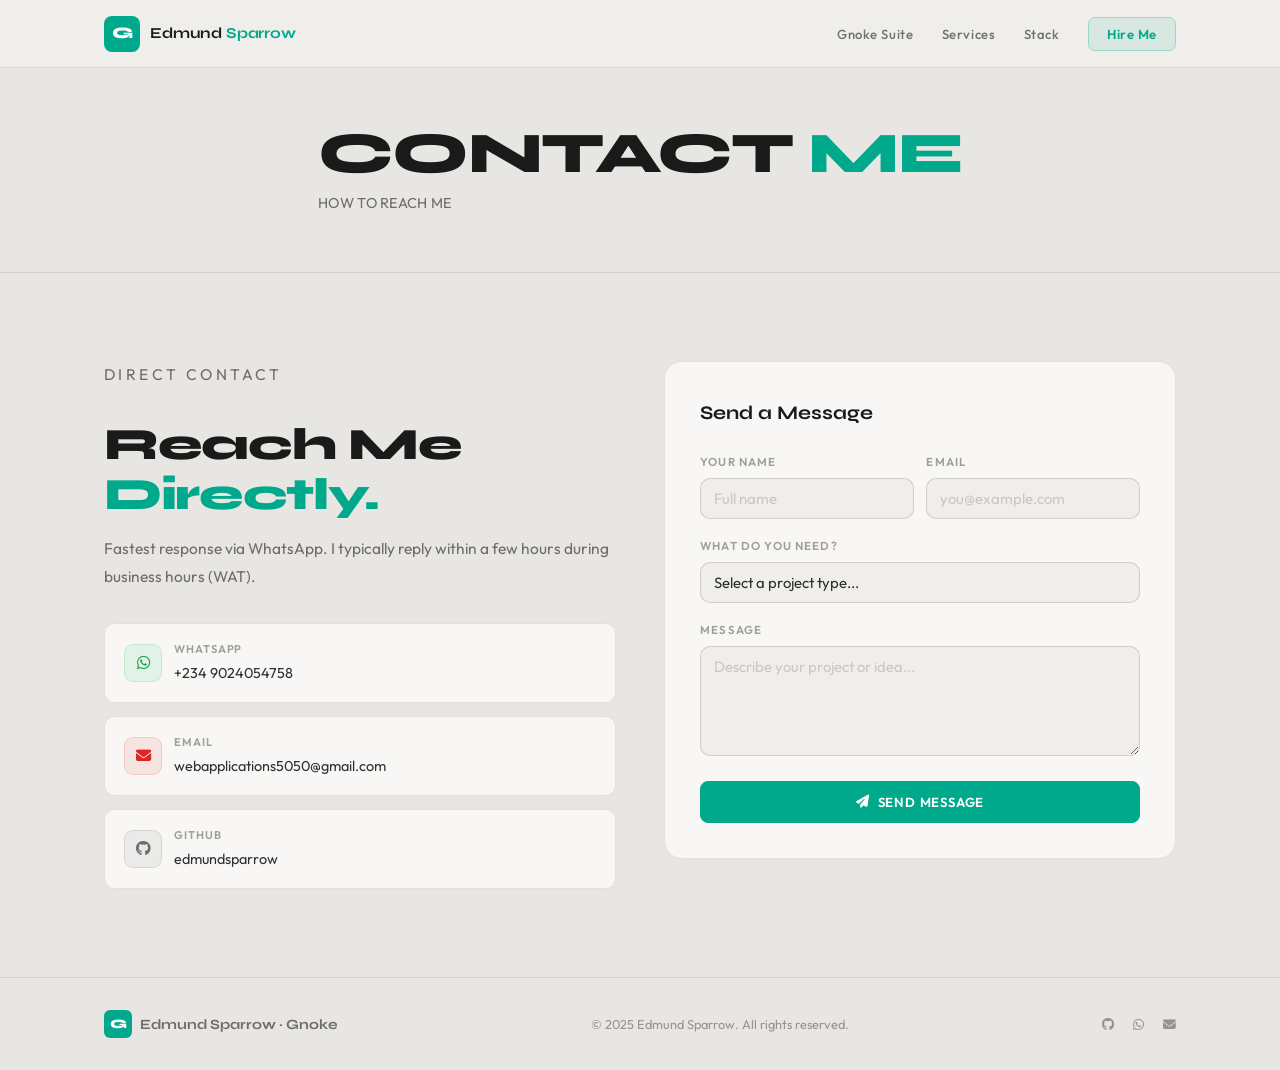
==== contact.html @ 4540fae0 "Add files via upload" ====
<!DOCTYPE html>
<html lang="en">
<head>
  <meta charset="UTF-8">
  <meta name="viewport" content="width=device-width, initial-scale=1.0">
  <title>Contact — Edmund Sparrow</title>
  <meta name="description" content="Get in touch with Edmund Sparrow to start a custom web application project.">
  <link rel="preconnect" href="https://fonts.googleapis.com">
  <link rel="preconnect" href="https://fonts.gstatic.com" crossorigin>
  <link href="https://fonts.googleapis.com/css2?family=Syne:wght@600;700;800&family=Outfit:wght@300;400;500;600&display=swap" rel="stylesheet">
  <link rel="stylesheet" href="https://cdnjs.cloudflare.com/ajax/libs/font-awesome/6.4.0/css/all.min.css">
  <link rel="stylesheet" href="style.css">
  <script src="background.js" defer></script>
</head>
<body>

<header>
  <nav class="container">
    <a href="index.html" class="nav-brand">
      <div class="gnoke-mark">G</div>
      <span class="nav-name">Edmund <span>Sparrow</span></span>
    </a>
    <button class="hamburger" id="hamburger" aria-label="Toggle menu" aria-expanded="false">
      <span></span><span></span><span></span>
    </button>
    <ul class="nav-links" id="nav-links">
      <li><a href="gnoke.html">Gnoke Suite</a></li>
      <li><a href="services.html">Services</a></li>
      <li><a href="stack.html">Stack</a></li>
      <li><a href="contact.html" class="nav-hire active">Hire Me</a></li>
    </ul>
  </nav>
</header>


<!-- PAGE HERO -->
<div class="page-hero">
  <div class="container">
    <h1>Contact <span>Me</span></h1>
    <p>How To Reach Me</p>
  </div>
</div>


<!-- CONTACT -->
<section class="contact-section">
  <div class="container">
    <div class="contact-layout">

      <div class="contact-left">
        <p class="sec-label" style="text-align:left;">Direct Contact</p>
        <h2>Reach Me<br><span>Directly.</span></h2>
        <p>Fastest response via WhatsApp. I typically reply within a few hours during business hours (WAT).</p>

        <div class="contact-links">
          <a href="https://wa.me/2349024054758" target="_blank" class="c-link">
            <div class="c-link-icon wa"><i class="fab fa-whatsapp"></i></div>
            <div class="c-link-text">
              <small>WhatsApp</small>
              <span>+234 9024054758</span>
            </div>
          </a>
          <a href="/cdn-cgi/l/email-protection#482d2c253d262c3b38293a3a273f082f25292124662b2725" class="c-link">
            <div class="c-link-icon gm"><i class="fas fa-envelope"></i></div>
            <div class="c-link-text">
              <small>Email</small>
        <span>
  <span>webapplications5050@gmail.com</span>
</span>      </div>
          </a>
          <a href="https://github.com/edmundsparrow" target="_blank" class="c-link">
            <div class="c-link-icon gh"><i class="fab fa-github"></i></div>
            <div class="c-link-text">
              <small>GitHub</small>
              <span>edmundsparrow</span>
            </div>
          </a>
        </div>
      </div>

      <div class="contact-right">
        <h3>Send a Message</h3>

        <div class="f-row">
          <div class="f-group">
            <label>Your Name</label>
            <input type="text" placeholder="Full name">
          </div>
          <div class="f-group">
            <label>Email</label>
            <input type="email" placeholder="you@example.com">
          </div>
        </div>

        <div class="f-group">
          <label>What Do You Need?</label>
          <select>
            <option value="">Select a project type...</option>
            <option>Custom PWA / Web App</option>
            <option>School Results System</option>
            <option>Library Management System</option>
            <option>Receipt &amp; Sales Manager</option>
            <option>Courier / Dispatch System</option>
            <option>Business Website</option>
            <option>Other</option>
          </select>
        </div>

        <div class="f-group">
          <label>Message</label>
          <textarea placeholder="Describe your project or idea..."></textarea>
        </div>

        <button class="btn btn-teal" style="width:100%;justify-content:center;">
          <i class="fas fa-paper-plane"></i> Send Message
        </button>
      </div>

    </div>
  </div>
</section>


<footer>
  <div class="container">
    <div class="foot-inner">
      <div class="foot-brand">
        <div class="gnoke-mark">G</div>
        Edmund Sparrow · Gnoke
      </div>
      <p>© 2025 Edmund Sparrow. All rights reserved.</p>
      <div class="foot-links">
        <a href="https://github.com/edmundsparrow" target="_blank"><i class="fab fa-github"></i></a>
        <a href="https://wa.me/2349024054758" target="_blank"><i class="fab fa-whatsapp"></i></a>
        <a href="contact.html"><i class="fas fa-envelope"></i></a>
      </div>
    </div>
  </div>
</footer>

<script>
  const hamburger = document.getElementById('hamburger');
  const navLinks  = document.getElementById('nav-links');
  hamburger.addEventListener('click', () => {
    const open = hamburger.classList.toggle('open');
    navLinks.classList.toggle('open');
    hamburger.setAttribute('aria-expanded', open);
  });
  document.addEventListener('click', e => {
    if (!hamburger.contains(e.target) && !navLinks.contains(e.target)) {
      hamburger.classList.remove('open');
      navLinks.classList.remove('open');
      hamburger.setAttribute('aria-expanded', false);
    }
  });
</script>
</body>
</html>
---- style.css ----
/* ━━━━━━━━━━━━━━━━━━━━━━━━━━━━━━━━━━━━
   TOKENS — Light / Dirty-White Theme
━━━━━━━━━━━━━━━━━━━━━━━━━━━━━━━━━━━━ */
:root {
  --bg:         #f0eeeb;
  --bg-card:    #f8f7f5;
  --bg-raised:  #e8e6e2;
  --border:     rgba(0,0,0,.09);
  --border-md:  rgba(0,0,0,.14);

  --teal:       #00a98c;
  --teal-dim:   rgba(0,169,140,.10);
  --teal-glow:  rgba(0,169,140,.22);
  --amber:      #d97706;
  --amber-dim:  rgba(217,119,6,.10);

  --ink:        #1a1a1a;
  --t-90:       rgba(26,26,26,.90);
  --t-65:       rgba(26,26,26,.60);
  --t-40:       rgba(26,26,26,.40);
  --t-20:       rgba(26,26,26,.18);

  --f-head: 'Syne', sans-serif;
  --f-body: 'Outfit', sans-serif;

  --r:    10px;
  --r-lg: 18px;
  --ease: cubic-bezier(.4,0,.2,1);
}

/* ━━━━━━━━━━━━━━━━━━━━━━━━━━━━━━━━━━━━
   RESET
━━━━━━━━━━━━━━━━━━━━━━━━━━━━━━━━━━━━ */
*,*::before,*::after { margin:0; padding:0; box-sizing:border-box; }
html { scroll-behavior:smooth; }

body {
  font-family: var(--f-body);
  background: var(--bg);
  color: var(--t-90);
  line-height: 1.65;
  font-size: 16px;
  padding-top: 68px;
  overflow-x: hidden;
}

a    { text-decoration:none; color:inherit; }
ul   { list-style:none; }
img  { max-width:100%; display:block; }

.container {
  max-width: 1120px;
  margin: 0 auto;
  padding: 0 24px;
}

/* ━━━━━━━━━━━━━━━━━━━━━━━━━━━━━━━━━━━━
   ANIMATIONS
━━━━━━━━━━━━━━━━━━━━━━━━━━━━━━━━━━━━ */
@keyframes fadeUp {
  from { opacity:0; transform:translateY(24px); }
  to   { opacity:1; transform:translateY(0);    }
}

@keyframes pulse-ring {
  0%,100% { box-shadow: 0 0 0 0 var(--teal-glow); }
  50%      { box-shadow: 0 0 0 10px transparent; }
}

/* ━━━━━━━━━━━━━━━━━━━━━━━━━━━━━━━━━━━━
   HEADER
━━━━━━━━━━━━━━━━━━━━━━━━━━━━━━━━━━━━ */
header {
  position: fixed;
  inset: 0 0 auto 0;
  height: 68px;
  z-index: 100;
  background: rgba(240,238,235,.92);
  backdrop-filter: blur(14px);
  -webkit-backdrop-filter: blur(14px);
  border-bottom: 1px solid var(--border);
}

nav {
  display: flex;
  align-items: center;
  justify-content: space-between;
  height: 100%;
}

.nav-brand {
  display: flex;
  align-items: center;
  gap: 10px;
}

.gnoke-mark {
  height: 36px;
  width: 36px;
  background: var(--teal);
  border-radius: 8px;
  display: flex;
  align-items: center;
  justify-content: center;
  font-family: var(--f-head);
  font-size: 1rem;
  font-weight: 800;
  color: #fff;
  letter-spacing: -.03em;
  flex-shrink: 0;
}

.nav-name {
  font-family: var(--f-head);
  font-size: .95rem;
  font-weight: 700;
  color: var(--ink);
  letter-spacing: -.01em;
}

.nav-name span { color: var(--teal); }

.nav-links {
  display: flex;
  align-items: center;
  gap: 1.8rem;
}

.nav-links a {
  font-size: .82rem;
  font-weight: 500;
  letter-spacing: .04em;
  color: var(--t-65);
  transition: color .22s var(--ease);
}

.nav-links a:hover,
.nav-links a.active { color: var(--teal); }

.nav-hire {
  padding: 8px 18px;
  border-radius: 7px;
  background: var(--teal-dim);
  border: 1px solid rgba(0,169,140,.28);
  color: var(--teal) !important;
  font-weight: 600 !important;
  transition: background .22s, border-color .22s !important;
}

.nav-hire:hover {
  background: var(--teal) !important;
  color: #fff !important;
  border-color: var(--teal) !important;
}

/* Hamburger */
.hamburger {
  display: none;
  flex-direction: column;
  gap: 5px;
  background: none;
  border: none;
  cursor: pointer;
  padding: 4px;
}

.hamburger span {
  display: block;
  width: 22px;
  height: 2px;
  background: var(--t-65);
  border-radius: 2px;
  transition: all .26s ease;
}

.hamburger.open span:nth-child(1) { transform: rotate(45deg) translate(5px,5px); background: var(--teal); }
.hamburger.open span:nth-child(2) { opacity: 0; }
.hamburger.open span:nth-child(3) { transform: rotate(-45deg) translate(5px,-5px); background: var(--teal); }

/* ━━━━━━━━━━━━━━━━━━━━━━━━━━━━━━━━━━━━
   BUTTONS
━━━━━━━━━━━━━━━━━━━━━━━━━━━━━━━━━━━━ */
.btn {
  display: inline-flex;
  align-items: center;
  gap: 8px;
  padding: 12px 24px;
  border-radius: 8px;
  font-family: var(--f-body);
  font-size: .82rem;
  font-weight: 600;
  letter-spacing: .06em;
  text-transform: uppercase;
  border: 1px solid transparent;
  cursor: pointer;
  transition: all .25s var(--ease);
}

.btn-teal {
  background: var(--teal);
  color: #fff;
  border-color: var(--teal);
}

.btn-teal:hover {
  background: transparent;
  color: var(--teal);
  border-color: var(--teal);
  box-shadow: 0 0 20px var(--teal-glow);
}

.btn-ghost {
  background: transparent;
  color: var(--t-65);
  border-color: var(--border-md);
}

.btn-ghost:hover {
  border-color: var(--teal);
  color: var(--teal);
}

/* ━━━━━━━━━━━━━━━━━━━━━━━━━━━━━━━━━━━━
   SECTION CHROME
━━━━━━━━━━━━━━━━━━━━━━━━━━━━━━━━━━━━ */
section { padding: 5.5rem 0; }

.sec-label {
  font-size: .72rem;
  font-weight: 600;
  letter-spacing: .22em;
  text-transform: uppercase;
  color: var(--teal);
  text-align: center;
  margin-bottom: .6rem;
}

.sec-title {
  font-family: var(--f-head);
  font-size: clamp(1.7rem, 3.5vw, 2.4rem);
  font-weight: 700;
  color: var(--ink);
  text-align: center;
  letter-spacing: -.02em;
  line-height: 1.15;
  margin-bottom: .8rem;
}

.sec-sub {
  text-align: center;
  color: var(--t-65);
  font-size: .97rem;
  font-weight: 400;
  max-width: 560px;
  margin: 0 auto 3.2rem;
  line-height: 1.75;
}

.divider {
  border: none;
  height: 1px;
  background: var(--border);
  margin: 0;
}

/* ━━━━━━━━━━━━━━━━━━━━━━━━━━━━━━━━━━━━
   PAGE HERO (inner pages)
━━━━━━━━━━━━━━━━━━━━━━━━━━━━━━━━━━━━ */
.page-hero {
  padding: 3.5rem 0;
  background: var(--bg-raised);
  border-bottom: 1px solid var(--border);
  position: relative;
  overflow: hidden;
  min-height: 180px;
  display: flex;
  align-items: center;
}

/* When background.js injects an image, text flips to white */
.page-hero.has-bg .sec-label { color: rgba(255,255,255,.7); }
.page-hero.has-bg h1          { color: #fff; }
.page-hero.has-bg h1 span     { color: var(--teal); }
.page-hero.has-bg p            { color: rgba(255,255,255,.75); }

.page-hero .sec-label {
  text-align: left;
  margin-bottom: .4rem;
}

.page-hero h1 {
  font-family: var(--f-head);
  font-size: clamp(2.2rem, 6vw, 3.6rem);
  font-weight: 800;
  color: var(--ink);
  letter-spacing: -.03em;
  line-height: 1.05;
  margin-bottom: .5rem;
  text-transform: uppercase;
}

.page-hero h1 span { color: var(--teal); }

.page-hero p {
  font-size: .9rem;
  color: var(--t-65);
  max-width: 480px;
  line-height: 1.6;
  font-weight: 400;
  letter-spacing: .02em;
  text-transform: uppercase;
}

/* ━━━━━━━━━━━━━━━━━━━━━━━━━━━━━━━━━━━━
   HOME HERO
━━━━━━━━━━━━━━━━━━━━━━━━━━━━━━━━━━━━ */
.hero {
  min-height: calc(100vh - 68px);
  display: flex;
  align-items: center;
  position: relative;
  overflow: hidden;
  background: var(--bg);
}

.hero::before {
  content: '';
  position: absolute;
  inset: 0;
  background-image:
    linear-gradient(rgba(0,169,140,.05) 1px, transparent 1px),
    linear-gradient(90deg, rgba(0,169,140,.05) 1px, transparent 1px);
  background-size: 48px 48px;
  pointer-events: none;
}

.hero::after {
  content: '';
  position: absolute;
  top: -20%;
  right: -10%;
  width: 600px;
  height: 600px;
  background: radial-gradient(circle, rgba(0,169,140,.07) 0%, transparent 65%);
  pointer-events: none;
}

.hero-blob2 {
  position: absolute;
  bottom: -10%;
  left: -10%;
  width: 480px;
  height: 480px;
  background: radial-gradient(circle, rgba(217,119,6,.05) 0%, transparent 65%);
  pointer-events: none;
}

.hero-inner {
  position: relative;
  z-index: 1;
  animation: fadeUp .7s .1s var(--ease) both;
}

.hero-badge {
  display: inline-flex;
  align-items: center;
  gap: 7px;
  padding: 5px 12px 5px 8px;
  border-radius: 50px;
  background: var(--teal-dim);
  border: 1px solid rgba(0,169,140,.25);
  font-size: .75rem;
  font-weight: 600;
  letter-spacing: .06em;
  color: var(--teal);
  margin-bottom: 1.6rem;
  text-transform: uppercase;
}

.hero-badge i { font-size: .7rem; }

.hero h1 {
  font-family: var(--f-head);
  font-size: clamp(2.6rem, 7vw, 5rem);
  font-weight: 800;
  line-height: 1.05;
  color: var(--ink);
  margin-bottom: 1.4rem;
  letter-spacing: -.02em;
}

.hero h1 .accent { color: var(--teal); }

.hero h1 .name-line {
  display: block;
  font-size: .6em;
  font-weight: 600;
  color: var(--t-65);
  letter-spacing: .0em;
  margin-bottom: .15em;
}

.hero-sub {
  font-size: 1.08rem;
  color: var(--t-65);
  font-weight: 400;
  max-width: 540px;
  line-height: 1.8;
  margin-bottom: 2.4rem;
}

.hero-sub strong { color: var(--t-90); font-weight: 600; }

.hero-cta {
  display: flex;
  gap: .8rem;
  flex-wrap: wrap;
  margin-bottom: 3.5rem;
}

.avail-pill {
  display: inline-flex;
  align-items: center;
  gap: 7px;
  font-size: .82rem;
  color: var(--t-40);
  font-weight: 400;
}

.avail-dot {
  width: 8px;
  height: 8px;
  border-radius: 50%;
  background: var(--teal);
  animation: pulse-ring 2s infinite;
  flex-shrink: 0;
}

/* ━━━━━━━━━━━━━━━━━━━━━━━━━━━━━━━━━━━━
   GNOKE SUITE
━━━━━━━━━━━━━━━━━━━━━━━━━━━━━━━━━━━━ */
.gnoke-suite { background: var(--bg); }

.suite-intro {
  display: flex;
  align-items: center;
  gap: 14px;
  justify-content: center;
  margin-bottom: 3.5rem;
}

.gnoke-logo-lg {
  width: 52px;
  height: 52px;
  background: var(--teal);
  border-radius: 13px;
  display: flex;
  align-items: center;
  justify-content: center;
  font-family: var(--f-head);
  font-size: 1.4rem;
  font-weight: 800;
  color: #fff;
  letter-spacing: -.03em;
  flex-shrink: 0;
}

.suite-intro-text h2 {
  font-family: var(--f-head);
  font-size: 1.6rem;
  font-weight: 800;
  color: var(--ink);
  letter-spacing: -.02em;
  line-height: 1.1;
}

.suite-intro-text p {
  font-size: .88rem;
  color: var(--t-40);
  font-weight: 400;
}

/* App cards */
.apps-grid {
  display: grid;
  grid-template-columns: repeat(auto-fill, minmax(300px, 1fr));
  gap: 1.2rem;
}

.app-card {
  background: var(--bg-card);
  border: 1px solid var(--border);
  border-radius: var(--r-lg);
  padding: 1.8rem;
  display: flex;
  flex-direction: column;
  gap: 1rem;
  transition: border-color .25s var(--ease), transform .25s var(--ease), box-shadow .25s var(--ease);
  position: relative;
  overflow: hidden;
}

.app-card::before {
  content: '';
  position: absolute;
  top: 0; left: 0;
  width: 3px; height: 100%;
  background: var(--teal);
  opacity: 0;
  transition: opacity .25s var(--ease);
}

.app-card:hover {
  border-color: rgba(0,169,140,.28);
  transform: translateY(-4px);
  box-shadow: 0 12px 40px rgba(0,0,0,.08);
}

.app-card:hover::before { opacity: 1; }

.app-header {
  display: flex;
  align-items: flex-start;
  justify-content: space-between;
  gap: 1rem;
}

.app-icon {
  width: 48px;
  height: 48px;
  border-radius: 12px;
  display: flex;
  align-items: center;
  justify-content: center;
  font-size: 1.3rem;
  flex-shrink: 0;
}

.app-status {
  font-size: .7rem;
  font-weight: 600;
  letter-spacing: .08em;
  text-transform: uppercase;
  padding: 3px 9px;
  border-radius: 20px;
}

.status-live {
  background: rgba(16,185,129,.10);
  color: #059669;
  border: 1px solid rgba(16,185,129,.22);
}

.app-card h3 {
  font-family: var(--f-head);
  font-size: 1.1rem;
  font-weight: 700;
  color: var(--ink);
  letter-spacing: -.01em;
}

.app-card p {
  font-size: .88rem;
  color: var(--t-65);
  line-height: 1.65;
  flex-grow: 1;
}

.app-tags {
  display: flex;
  flex-wrap: wrap;
  gap: .4rem;
}

.tag {
  font-size: .7rem;
  font-weight: 500;
  padding: 3px 9px;
  border-radius: 20px;
  background: var(--bg-raised);
  border: 1px solid var(--border);
  color: var(--t-65);
}

.app-link {
  display: inline-flex;
  align-items: center;
  gap: 6px;
  font-size: .8rem;
  font-weight: 600;
  color: var(--teal);
  letter-spacing: .04em;
  transition: gap .2s var(--ease);
}

.app-link:hover { gap: 10px; }

/* ━━━━━━━━━━━━━━━━━━━━━━━━━━━━━━━━━━━━
   SERVICES
━━━━━━━━━━━━━━━━━━━━━━━━━━━━━━━━━━━━ */
.services { background: var(--bg-raised); }

.svcs-grid {
  display: grid;
  grid-template-columns: repeat(auto-fill, minmax(240px, 1fr));
  gap: 1.2rem;
}

.svc-card {
  background: var(--bg-card);
  border: 1px solid var(--border);
  border-radius: var(--r-lg);
  padding: 2rem 1.6rem;
  transition: border-color .25s, transform .25s var(--ease), box-shadow .25s;
}

.svc-card:hover {
  border-color: rgba(0,169,140,.22);
  transform: translateY(-3px);
  box-shadow: 0 8px 28px rgba(0,0,0,.06);
}

.svc-icon {
  width: 46px;
  height: 46px;
  background: var(--teal-dim);
  border-radius: 11px;
  display: flex;
  align-items: center;
  justify-content: center;
  font-size: 1.2rem;
  margin-bottom: 1.1rem;
  border: 1px solid rgba(0,169,140,.18);
}

.svc-card h3 {
  font-family: var(--f-head);
  font-size: 1rem;
  font-weight: 700;
  color: var(--ink);
  margin-bottom: .6rem;
  letter-spacing: -.01em;
}

.svc-card p {
  font-size: .87rem;
  color: var(--t-65);
  line-height: 1.65;
  margin-bottom: .9rem;
}

.svc-card ul li {
  font-size: .82rem;
  color: var(--t-65);
  padding: 3px 0 3px 16px;
  position: relative;
}

.svc-card ul li::before {
  content: '→';
  position: absolute;
  left: 0;
  color: var(--teal);
  font-size: .75rem;
}

/* CTA box */
.cta-box {
  text-align:center;
  margin-top:2.8rem;
  padding:2.4rem;
  background:var(--bg-card);
  border:1px solid var(--border);
  border-radius:var(--r-lg);
}

.cta-box .sec-label { margin-bottom: .4rem; }

.cta-box h3 {
  font-family: var(--f-head);
  font-size: 1.5rem;
  font-weight: 700;
  color: var(--ink);
  letter-spacing: -.02em;
  margin-bottom: .7rem;
}

.cta-box p {
  color: var(--t-65);
  font-size: .95rem;
  max-width: 480px;
  margin: 0 auto 1.6rem;
}

/* ━━━━━━━━━━━━━━━━━━━━━━━━━━━━━━━━━━━━
   STACK
━━━━━━━━━━━━━━━━━━━━━━━━━━━━━━━━━━━━ */
.stack { background: var(--bg); }

.stack-grid {
  display: grid;
  grid-template-columns: repeat(auto-fill, minmax(150px, 1fr));
  gap: .8rem;
}

.stack-item {
  background: var(--bg-card);
  border: 1px solid var(--border);
  border-radius: var(--r);
  padding: 1.1rem 1rem;
  text-align: center;
  transition: border-color .22s, background .22s, box-shadow .22s;
}

.stack-item:hover {
  border-color: rgba(0,169,140,.22);
  background: #fff;
  box-shadow: 0 4px 14px rgba(0,0,0,.05);
}

.stack-item .s-icon { font-size: 1.4rem; margin-bottom: .45rem; }

.stack-item p {
  font-size: .82rem;
  font-weight: 500;
  color: var(--t-65);
}

.stack-item small {
  display: block;
  font-size: .72rem;
  color: var(--t-40);
  margin-top: 2px;
}

/* ━━━━━━━━━━━━━━━━━━━━━━━━━━━━━━━━━━━━
   CONTACT
━━━━━━━━━━━━━━━━━━━━━━━━━━━━━━━━━━━━ */
.contact-section { background: var(--bg-raised); }

.contact-layout {
  display: grid;
  grid-template-columns: 1fr 1fr;
  gap: 3rem;
  align-items: start;
}

.contact-left h2 {
  font-family: var(--f-head);
  font-size: clamp(1.8rem, 4vw, 2.8rem);
  font-weight: 800;
  color: var(--ink);
  letter-spacing: -.03em;
  line-height: 1.1;
  margin-bottom: 1rem;
}

.contact-left h2 span { color: var(--teal); }

.contact-left p {
  font-size: .97rem;
  color: var(--t-65);
  font-weight: 400;
  line-height: 1.8;
  margin-bottom: 2rem;
}

.contact-links { display: flex; flex-direction: column; gap: .8rem; }

.c-link {
  display: flex;
  align-items: center;
  gap: 12px;
  padding: 1rem 1.2rem;
  background: var(--bg-card);
  border: 1px solid var(--border);
  border-radius: var(--r);
  transition: border-color .22s, transform .22s var(--ease), box-shadow .22s;
}

.c-link:hover {
  border-color: rgba(0,169,140,.28);
  transform: translateX(4px);
  box-shadow: 0 4px 14px rgba(0,0,0,.05);
}

.c-link-icon {
  width: 38px;
  height: 38px;
  border-radius: 9px;
  display: flex;
  align-items: center;
  justify-content: center;
  font-size: .95rem;
  flex-shrink: 0;
}

.c-link-icon.wa  { background: rgba(37,211,102,.10); color: #16a34a; border: 1px solid rgba(37,211,102,.18); }
.c-link-icon.gm  { background: rgba(234,67,53,.10);  color: #dc2626; border: 1px solid rgba(234,67,53,.18); }
.c-link-icon.gh  { background: rgba(0,0,0,.05); color: var(--t-65); border: 1px solid var(--border); }

.c-link-text small {
  display: block;
  font-size: .7rem;
  font-weight: 600;
  letter-spacing: .08em;
  text-transform: uppercase;
  color: var(--t-40);
  margin-bottom: 1px;
}

.c-link-text span {
  font-size: .9rem;
  color: var(--t-90);
}

.contact-right {
  background: var(--bg-card);
  border: 1px solid var(--border);
  border-radius: var(--r-lg);
  padding: 2.2rem;
}

.contact-right h3 {
  font-family: var(--f-head);
  font-size: 1.2rem;
  font-weight: 700;
  color: var(--ink);
  margin-bottom: 1.5rem;
}

.f-group { margin-bottom: 1.1rem; }

.f-group label {
  display: block;
  font-size: .72rem;
  font-weight: 600;
  letter-spacing: .1em;
  text-transform: uppercase;
  color: var(--t-40);
  margin-bottom: .4rem;
}

.f-group input,
.f-group textarea,
.f-group select {
  width: 100%;
  padding: 10px 13px;
  background: var(--bg);
  border: 1px solid var(--border-md);
  border-radius: var(--r);
  font-family: var(--f-body);
  font-size: .93rem;
  color: var(--t-90);
  outline: none;
  -webkit-appearance: none;
  transition: border-color .22s, box-shadow .22s;
}

.f-group input::placeholder,
.f-group textarea::placeholder { color: var(--t-20); }

.f-group input:focus,
.f-group textarea:focus,
.f-group select:focus {
  border-color: rgba(0,169,140,.4);
  box-shadow: 0 0 0 3px var(--teal-dim);
}

.f-group textarea { min-height: 110px; resize: vertical; }

.f-row { display: grid; grid-template-columns: 1fr 1fr; gap: .8rem; }

/* ━━━━━━━━━━━━━━━━━━━━━━━━━━━━━━━━━━━━
   FOOTER
━━━━━━━━━━━━━━━━━━━━━━━━━━━━━━━━━━━━ */
footer {
  background: var(--bg-raised);
  border-top: 1px solid var(--border);
  padding: 2rem 0;
}

.foot-inner {
  display: flex;
  align-items: center;
  justify-content: space-between;
  flex-wrap: wrap;
  gap: 1rem;
}

.foot-brand {
  display: flex;
  align-items: center;
  gap: 8px;
  font-family: var(--f-head);
  font-size: .88rem;
  font-weight: 700;
  color: var(--t-65);
}

.foot-brand .gnoke-mark { width: 28px; height: 28px; font-size: .8rem; border-radius: 6px; }

footer p { font-size: .8rem; color: var(--t-40); }

.foot-links { display: flex; gap: 1.2rem; }

.foot-links a {
  font-size: .8rem;
  color: var(--t-40);
  transition: color .2s;
}

.foot-links a:hover { color: var(--teal); }

/* ━━━━━━━━━━━━━━━━━━━━━━━━━━━━━━━━━━━━
   RESPONSIVE
━━━━━━━━━━━━━━━━━━━━━━━━━━━━━━━━━━━━ */
@media (max-width: 768px) {
  body { padding-top: 64px; }

  .nav-links {
    display: none;
    flex-direction: column;
    position: absolute;
    top: 68px;
    left: 0;
    width: 100%;
    background: rgba(240,238,235,.97);
    backdrop-filter: blur(12px);
    border-bottom: 1px solid var(--border);
    padding: 1rem 24px 1.4rem;
    gap: .2rem;
  }

  .nav-links.open { display: flex; }

  .nav-links a {
    padding: .7rem 0;
    border-bottom: 1px solid var(--border);
    font-size: .9rem;
  }

  .nav-links a:last-child { border-bottom: none; }

  .hamburger { display: flex; }

  .hero h1 { font-size: 2.4rem; }
  .hero-cta { flex-direction: column; }
  .btn { justify-content: center; }

  .contact-layout { grid-template-columns: 1fr; }
  .f-row { grid-template-columns: 1fr; }

  .foot-inner { flex-direction: column; text-align: center; }
}

@media (max-width: 480px) {
  .container { padding: 0 16px; }
  .apps-grid { grid-template-columns: 1fr; }
  .svcs-grid { grid-template-columns: 1fr; }
  .stack-grid { grid-template-columns: repeat(3, 1fr); }
}
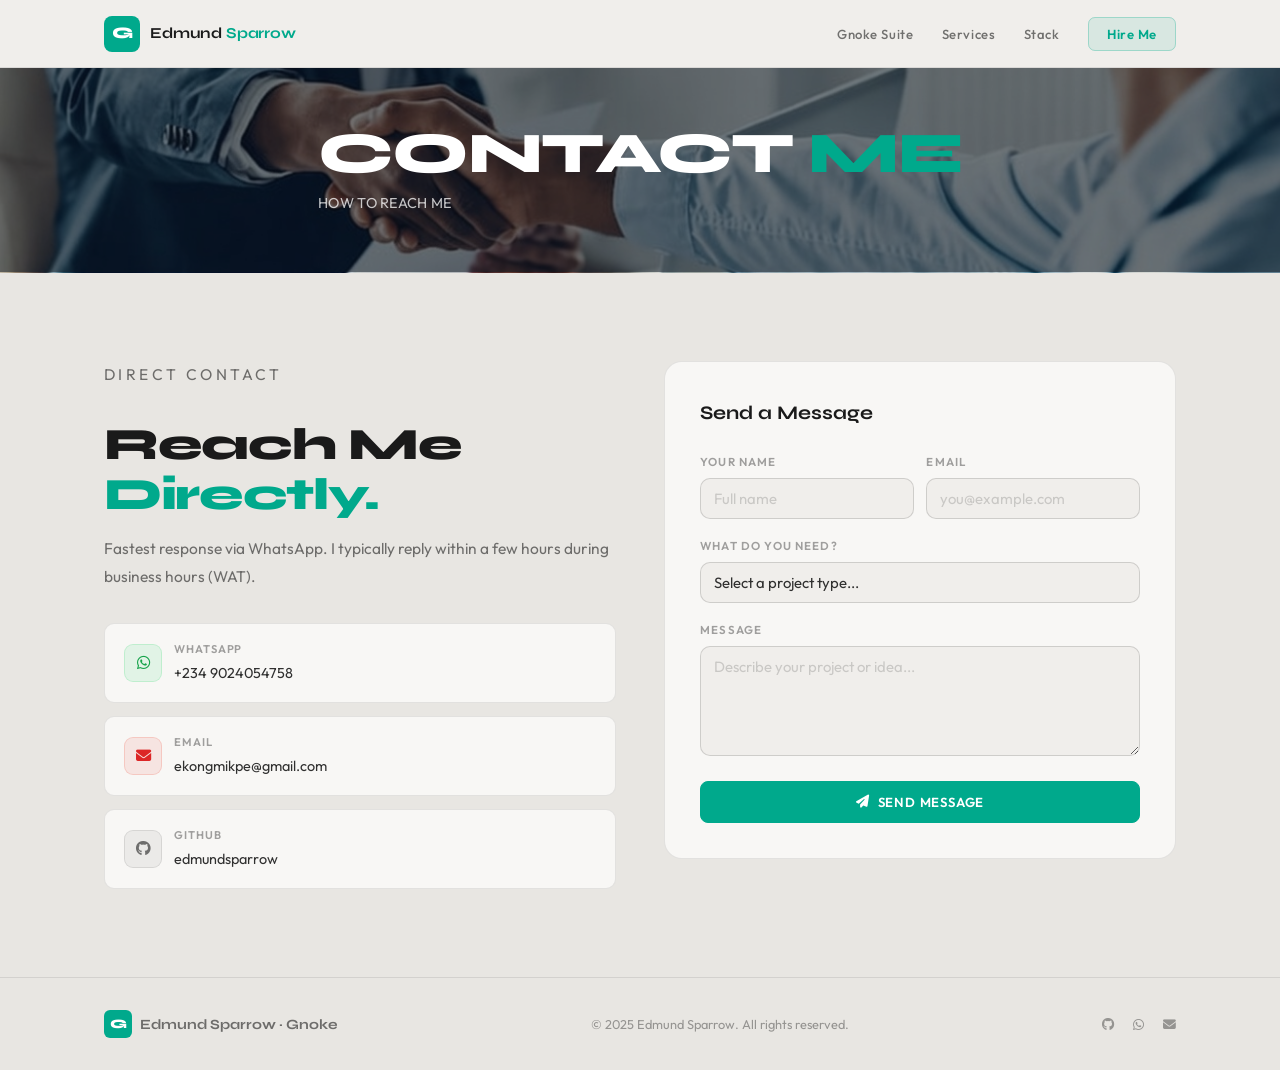
==== commit 557a8501: "Update email address in contact.html" ====
--- a/contact.html
+++ b/contact.html
@@ -65,7 +65,7 @@
             <div class="c-link-text">
               <small>Email</small>
         <span>
-  <span>webapplications5050@gmail.com</span>
+  <span>ekongmikpe@gmail.com</span>
 </span>      </div>
           </a>
           <a href="https://github.com/edmundsparrow" target="_blank" class="c-link">
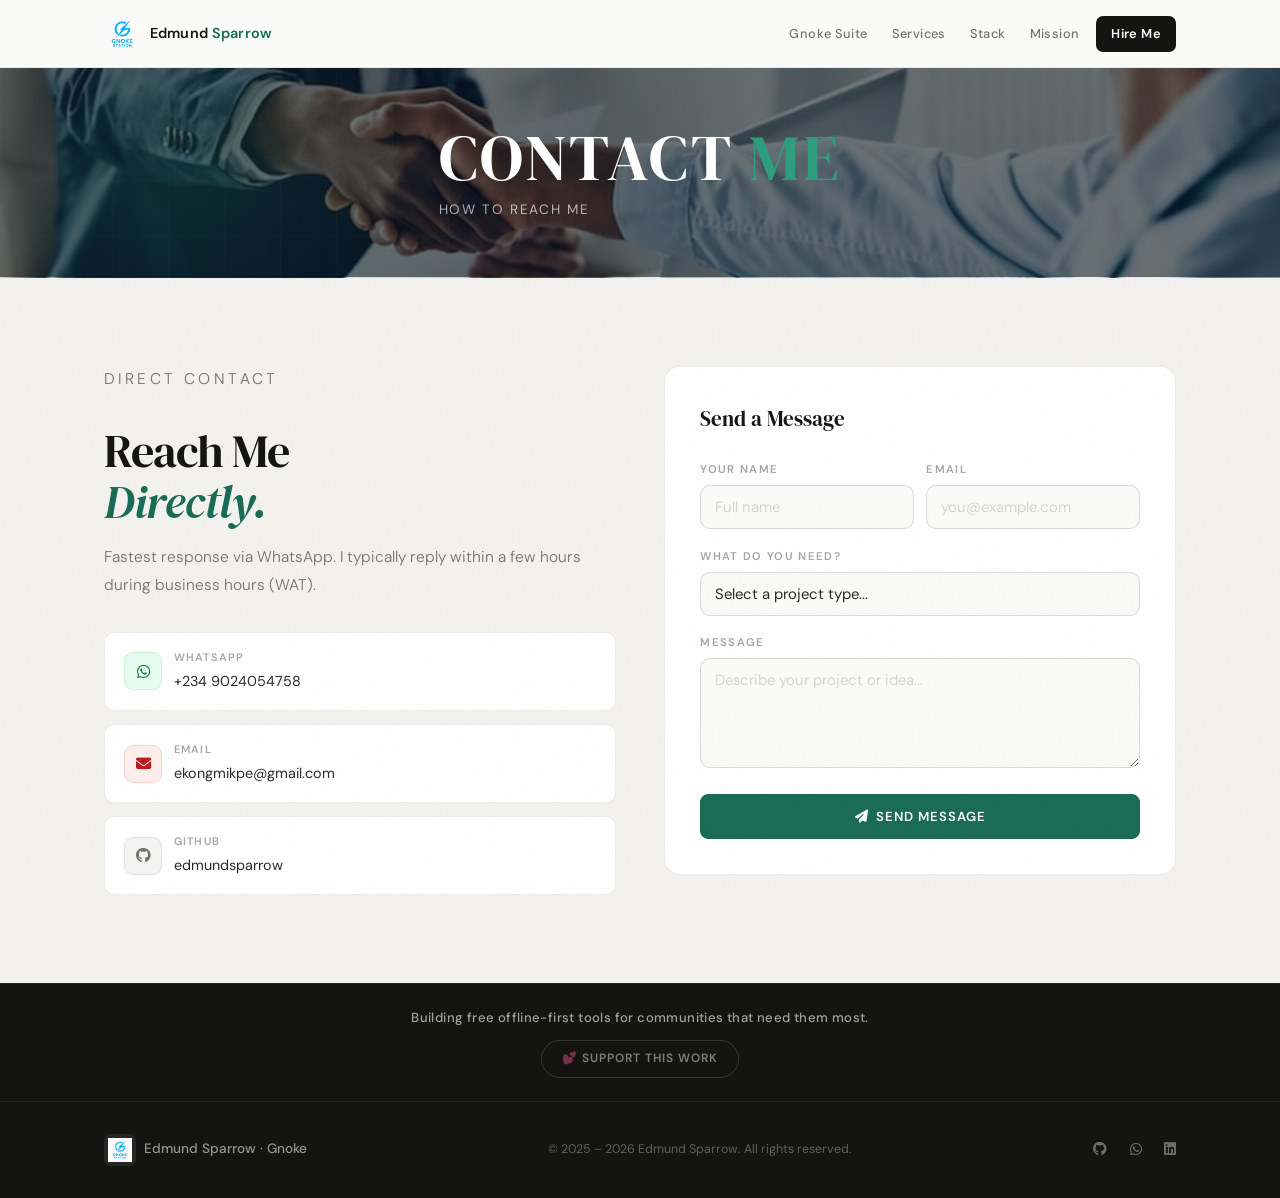
==== commit c1ed066d: "Add files via upload" ====
--- a/contact.html
+++ b/contact.html
@@ -2,35 +2,37 @@
 <html lang="en">
 <head>
   <meta charset="UTF-8">
-  <meta name="viewport" content="width=device-width, initial-scale=1.0">
+  <meta name="viewport" content="width=device-width, initial-scale=1.0, maximum-scale=1.0, user-scalable=no">
   <title>Contact — Edmund Sparrow</title>
   <meta name="description" content="Get in touch with Edmund Sparrow to start a custom web application project.">
   <link rel="preconnect" href="https://fonts.googleapis.com">
   <link rel="preconnect" href="https://fonts.gstatic.com" crossorigin>
-  <link href="https://fonts.googleapis.com/css2?family=Syne:wght@600;700;800&family=Outfit:wght@300;400;500;600&display=swap" rel="stylesheet">
+  <link href="https://fonts.googleapis.com/css2?family=DM+Serif+Display:ital@0;1&family=DM+Sans:opsz,wght@9..40,300;9..40,400;9..40,500;9..40,600&display=swap" rel="stylesheet">
   <link rel="stylesheet" href="https://cdnjs.cloudflare.com/ajax/libs/font-awesome/6.4.0/css/all.min.css">
   <link rel="stylesheet" href="style.css">
   <script src="background.js" defer></script>
 </head>
 <body>
 
+<div class="nav-overlay" id="nav-overlay"></div>
 <header>
   <nav class="container">
     <a href="index.html" class="nav-brand">
-      <div class="gnoke-mark">G</div>
+      <div class="gnoke-mark"><img src="gnokenstationlogo_1.webp" alt="Gnoke logo"></div>
       <span class="nav-name">Edmund <span>Sparrow</span></span>
     </a>
     <button class="hamburger" id="hamburger" aria-label="Toggle menu" aria-expanded="false">
       <span></span><span></span><span></span>
     </button>
-    <ul class="nav-links" id="nav-links">
-      <li><a href="gnoke.html">Gnoke Suite</a></li>
-      <li><a href="services.html">Services</a></li>
-      <li><a href="stack.html">Stack</a></li>
-      <li><a href="contact.html" class="nav-hire active">Hire Me</a></li>
-    </ul>
   </nav>
 </header>
+<ul class="nav-links" id="nav-links">
+  <li><a href="gnoke.html">Gnoke Suite</a></li>
+  <li><a href="services.html">Services</a></li>
+  <li><a href="stack.html">Stack</a></li>
+  <li><a href="mission.html">Mission</a></li>
+  <li><a href="contact.html" class="nav-hire active">Hire Me</a></li>
+</ul>
 
 
 <!-- PAGE HERO -->
@@ -60,13 +62,12 @@
               <span>+234 9024054758</span>
             </div>
           </a>
-          <a href="/cdn-cgi/l/email-protection#482d2c253d262c3b38293a3a273f082f25292124662b2725" class="c-link">
+          <a href="mailto:ekongmikpe@gmail.com" class="c-link">
             <div class="c-link-icon gm"><i class="fas fa-envelope"></i></div>
             <div class="c-link-text">
               <small>Email</small>
-        <span>
-  <span>ekongmikpe@gmail.com</span>
-</span>      </div>
+              <span>ekongmikpe@gmail.com</span>
+            </div>
           </a>
           <a href="https://github.com/edmundsparrow" target="_blank" class="c-link">
             <div class="c-link-icon gh"><i class="fab fa-github"></i></div>
@@ -81,78 +82,158 @@
       <div class="contact-right">
         <h3>Send a Message</h3>
 
-        <div class="f-row">
+        <!--
+          FORMSPREE SETUP (free, no backend needed):
+          1. Go to https://formspree.io and create a free account
+          2. Click "New Form", set your email as the recipient
+          3. Copy your Form ID (looks like: xyzabcde)
+          4. Replace YOUR_FORM_ID in the action URL below with it
+          Free tier gives you 50 submissions/month.
+        -->
+        <form id="contact-form" action="https://formspree.io/f/myknjklk" method="POST" novalidate>
+
+          <div class="f-row">
+            <div class="f-group">
+              <label for="cf-name">Your Name</label>
+              <input id="cf-name" type="text" name="name" placeholder="Full name" required>
+            </div>
+            <div class="f-group">
+              <label for="cf-email">Email</label>
+              <input id="cf-email" type="email" name="email" placeholder="you@example.com" required>
+            </div>
+          </div>
+
           <div class="f-group">
-            <label>Your Name</label>
-            <input type="text" placeholder="Full name">
+            <label for="cf-type">What Do You Need?</label>
+            <select id="cf-type" name="project_type" required>
+              <option value="">Select a project type...</option>
+              <option>Custom PWA / Web App</option>
+              <option>School Results System</option>
+              <option>Library Management System</option>
+              <option>Receipt &amp; Sales Manager</option>
+              <option>Courier / Dispatch System</option>
+              <option>Business Website</option>
+              <option>Other</option>
+            </select>
           </div>
+
           <div class="f-group">
-            <label>Email</label>
-            <input type="email" placeholder="you@example.com">
+            <label for="cf-message">Message</label>
+            <textarea id="cf-message" name="message" placeholder="Describe your project or idea..." required></textarea>
           </div>
-        </div>
-
-        <div class="f-group">
-          <label>What Do You Need?</label>
-          <select>
-            <option value="">Select a project type...</option>
-            <option>Custom PWA / Web App</option>
-            <option>School Results System</option>
-            <option>Library Management System</option>
-            <option>Receipt &amp; Sales Manager</option>
-            <option>Courier / Dispatch System</option>
-            <option>Business Website</option>
-            <option>Other</option>
-          </select>
-        </div>
-
-        <div class="f-group">
-          <label>Message</label>
-          <textarea placeholder="Describe your project or idea..."></textarea>
-        </div>
-
-        <button class="btn btn-teal" style="width:100%;justify-content:center;">
-          <i class="fas fa-paper-plane"></i> Send Message
-        </button>
+
+          <!-- Honeypot — invisible to humans, catches bots -->
+          <input type="text" name="_gotcha" style="display:none" tabindex="-1" autocomplete="off">
+
+          <button type="submit" class="btn btn-teal" id="cf-submit" style="width:100%;justify-content:center;">
+            <i class="fas fa-paper-plane"></i>
+            <span id="cf-btn-text">Send Message</span>
+          </button>
+
+          <p id="cf-status" style="display:none; margin-top:1rem; font-size:.85rem; text-align:center; line-height:1.6;"></p>
+
+        </form>
       </div>
 
     </div>
   </div>
 </section>
 
+
+<div class="support-banner">
+  <div class="container">
+    <p><strong>Building free offline-first tools for communities that need them most.</strong></p>
+    <a href="https://selar.com/showlove/edmundsparrow" target="_blank" rel="noopener" class="support-btn">
+      💕 Support This Work
+    </a>
+  </div>
+</div>
 
 <footer>
   <div class="container">
     <div class="foot-inner">
       <div class="foot-brand">
-        <div class="gnoke-mark">G</div>
+        <div class="gnoke-mark"><img src="gnokenstationlogo_1.webp" alt="Gnoke logo"></div>
         Edmund Sparrow · Gnoke
       </div>
-      <p>© 2025 Edmund Sparrow. All rights reserved.</p>
+
+      <p>© 2025 – <span class="copy-year"></span> Edmund Sparrow. All rights reserved.</p>
+
       <div class="foot-links">
-        <a href="https://github.com/edmundsparrow" target="_blank"><i class="fab fa-github"></i></a>
-        <a href="https://wa.me/2349024054758" target="_blank"><i class="fab fa-whatsapp"></i></a>
-        <a href="contact.html"><i class="fas fa-envelope"></i></a>
+        <a href="https://github.com/edmundsparrow" target="_blank">
+          <i class="fab fa-github"></i>
+        </a>
+
+        <a href="https://wa.me/2349024054758" target="_blank">
+          <i class="fab fa-whatsapp"></i>
+        </a>
+
+        <a href="https://linkedin.com/in/edmundsparrow" target="_blank">
+          <i class="fab fa-linkedin"></i>
+        </a>
       </div>
     </div>
   </div>
 </footer>
 
+<script src="menu.js" defer></script>
+<script src="animate.js" defer></script>
 <script>
-  const hamburger = document.getElementById('hamburger');
-  const navLinks  = document.getElementById('nav-links');
-  hamburger.addEventListener('click', () => {
-    const open = hamburger.classList.toggle('open');
-    navLinks.classList.toggle('open');
-    hamburger.setAttribute('aria-expanded', open);
+  // Auto copyright year
+  document.querySelectorAll('.copy-year').forEach(el => {
+    el.textContent = new Date().getFullYear();
   });
-  document.addEventListener('click', e => {
-    if (!hamburger.contains(e.target) && !navLinks.contains(e.target)) {
-      hamburger.classList.remove('open');
-      navLinks.classList.remove('open');
-      hamburger.setAttribute('aria-expanded', false);
-    }
-  });
+
+  // AJAX form submit — user stays on the page, sees feedback inline
+  const form    = document.getElementById('contact-form');
+  const status  = document.getElementById('cf-status');
+  const btnText = document.getElementById('cf-btn-text');
+  const submit  = document.getElementById('cf-submit');
+
+  if (form) {
+    form.addEventListener('submit', async (e) => {
+      e.preventDefault();
+
+      if (!form.checkValidity()) {
+        form.reportValidity();
+        return;
+      }
+
+      submit.disabled = true;
+      btnText.textContent = 'Sending…';
+      status.style.display = 'none';
+
+      try {
+        const res = await fetch(form.action, {
+          method: 'POST',
+          body: new FormData(form),
+          headers: { 'Accept': 'application/json' }
+        });
+
+        if (res.ok) {
+          form.reset();
+          showStatus('✅ Message sent! I\'ll get back to you soon.', 'var(--teal)');
+          btnText.textContent = 'Send Message';
+        } else {
+          const data = await res.json().catch(() => ({}));
+          const msg = data.errors?.map(e => e.message).join(', ') || 'Something went wrong. Try WhatsApp instead.';
+          showStatus('⚠️ ' + msg, 'var(--amber)');
+          btnText.textContent = 'Try Again';
+        }
+      } catch (err) {
+        showStatus('⚠️ Network error — please reach out via WhatsApp instead.', 'var(--amber)');
+        btnText.textContent = 'Try Again';
+      }
+
+      submit.disabled = false;
+    });
+  }
+
+  function showStatus(msg, color) {
+    status.textContent = msg;
+    status.style.color = color;
+    status.style.display = 'block';
+  }
 </script>
 </body>
 </html>
--- a/style.css
+++ b/style.css
@@ -1,38 +1,55 @@
 /* ━━━━━━━━━━━━━━━━━━━━━━━━━━━━━━━━━━━━
-   TOKENS — Light / Dirty-White Theme
-━━━━━━━━━━━━━━━━━━━━━━━━━━━━━━━━━━━━ */
+   TOKENS — Refined Dark-on-Light Theme
+   Edmund Sparrow · Gnoke
+━━━━━━━━━━━━━━━━━━━━━━━━━━━━━━━━━━━━ */
+@import url('https://fonts.googleapis.com/css2?family=DM+Serif+Display:ital@0;1&family=DM+Sans:wght@300;400;500;600&display=swap');
+@import url('menu.css');
+
 :root {
-  --bg:         #f0eeeb;
-  --bg-card:    #f8f7f5;
-  --bg-raised:  #e8e6e2;
-  --border:     rgba(0,0,0,.09);
-  --border-md:  rgba(0,0,0,.14);
-
-  --teal:       #00a98c;
-  --teal-dim:   rgba(0,169,140,.10);
-  --teal-glow:  rgba(0,169,140,.22);
-  --amber:      #d97706;
-  --amber-dim:  rgba(217,119,6,.10);
-
-  --ink:        #1a1a1a;
-  --t-90:       rgba(26,26,26,.90);
-  --t-65:       rgba(26,26,26,.60);
-  --t-40:       rgba(26,26,26,.40);
-  --t-20:       rgba(26,26,26,.18);
-
-  --f-head: 'Syne', sans-serif;
-  --f-body: 'Outfit', sans-serif;
-
+  /* — Surfaces — */
+  --bg:         #fafaf8;
+  --bg-card:    #ffffff;
+  --bg-raised:  #f2f1ee;
+
+  /* — Borders — */
+  --border:     rgba(20,20,18,.08);
+  --border-md:  rgba(20,20,18,.14);
+
+  /* — Brand accent: deep forest green, rich not flat — */
+  --teal:       #1a6b55;
+  --teal-light: #2d9e7e;
+  --teal-dim:   rgba(26,107,85,.08);
+  --teal-glow:  rgba(26,107,85,.20);
+
+  /* — Warm amber for secondary accents — */
+  --amber:      #b45309;
+  --amber-dim:  rgba(180,83,9,.09);
+
+  /* — Ink — */
+  --ink:        #141412;
+  --t-90:       rgba(20,20,18,.90);
+  --t-65:       rgba(20,20,18,.58);
+  --t-40:       rgba(20,20,18,.38);
+  --t-20:       rgba(20,20,18,.16);
+
+  /* — Typography — */
+  --f-head: 'DM Serif Display', Georgia, serif;
+  --f-body: 'DM Sans', system-ui, sans-serif;
+
+  /* — Shape — */
   --r:    10px;
-  --r-lg: 18px;
+  --r-lg: 16px;
   --ease: cubic-bezier(.4,0,.2,1);
+
+  /* — Subtle grain texture overlay — */
+  --grain: url("data:image/svg+xml,%3Csvg xmlns='http://www.w3.org/2000/svg' width='200' height='200'%3E%3Cfilter id='n'%3E%3CfeTurbulence type='fractalNoise' baseFrequency='0.75' numOctaves='4' stitchTiles='stitch'/%3E%3C/filter%3E%3Crect width='200' height='200' filter='url(%23n)' opacity='0.03'/%3E%3C/svg%3E");
 }
 
 /* ━━━━━━━━━━━━━━━━━━━━━━━━━━━━━━━━━━━━
    RESET
 ━━━━━━━━━━━━━━━━━━━━━━━━━━━━━━━━━━━━ */
 *,*::before,*::after { margin:0; padding:0; box-sizing:border-box; }
-html { scroll-behavior:smooth; }
+html { scroll-behavior:smooth; overflow-x: hidden; }
 
 body {
   font-family: var(--f-body);
@@ -44,6 +61,18 @@
   overflow-x: hidden;
 }
 
+/* Subtle warm paper grain over the whole page */
+body::before {
+  content: '';
+  position: fixed;
+  inset: 0;
+  background-image: var(--grain);
+  background-repeat: repeat;
+  pointer-events: none;
+  z-index: 10;
+  opacity: 0.4;
+}
+
 a    { text-decoration:none; color:inherit; }
 ul   { list-style:none; }
 img  { max-width:100%; display:block; }
@@ -58,7 +87,7 @@
    ANIMATIONS
 ━━━━━━━━━━━━━━━━━━━━━━━━━━━━━━━━━━━━ */
 @keyframes fadeUp {
-  from { opacity:0; transform:translateY(24px); }
+  from { opacity:0; transform:translateY(28px); }
   to   { opacity:1; transform:translateY(0);    }
 }
 
@@ -67,115 +96,10 @@
   50%      { box-shadow: 0 0 0 10px transparent; }
 }
 
-/* ━━━━━━━━━━━━━━━━━━━━━━━━━━━━━━━━━━━━
-   HEADER
-━━━━━━━━━━━━━━━━━━━━━━━━━━━━━━━━━━━━ */
-header {
-  position: fixed;
-  inset: 0 0 auto 0;
-  height: 68px;
-  z-index: 100;
-  background: rgba(240,238,235,.92);
-  backdrop-filter: blur(14px);
-  -webkit-backdrop-filter: blur(14px);
-  border-bottom: 1px solid var(--border);
-}
-
-nav {
-  display: flex;
-  align-items: center;
-  justify-content: space-between;
-  height: 100%;
-}
-
-.nav-brand {
-  display: flex;
-  align-items: center;
-  gap: 10px;
-}
-
-.gnoke-mark {
-  height: 36px;
-  width: 36px;
-  background: var(--teal);
-  border-radius: 8px;
-  display: flex;
-  align-items: center;
-  justify-content: center;
-  font-family: var(--f-head);
-  font-size: 1rem;
-  font-weight: 800;
-  color: #fff;
-  letter-spacing: -.03em;
-  flex-shrink: 0;
-}
-
-.nav-name {
-  font-family: var(--f-head);
-  font-size: .95rem;
-  font-weight: 700;
-  color: var(--ink);
-  letter-spacing: -.01em;
-}
-
-.nav-name span { color: var(--teal); }
-
-.nav-links {
-  display: flex;
-  align-items: center;
-  gap: 1.8rem;
-}
-
-.nav-links a {
-  font-size: .82rem;
-  font-weight: 500;
-  letter-spacing: .04em;
-  color: var(--t-65);
-  transition: color .22s var(--ease);
-}
-
-.nav-links a:hover,
-.nav-links a.active { color: var(--teal); }
-
-.nav-hire {
-  padding: 8px 18px;
-  border-radius: 7px;
-  background: var(--teal-dim);
-  border: 1px solid rgba(0,169,140,.28);
-  color: var(--teal) !important;
-  font-weight: 600 !important;
-  transition: background .22s, border-color .22s !important;
-}
-
-.nav-hire:hover {
-  background: var(--teal) !important;
-  color: #fff !important;
-  border-color: var(--teal) !important;
-}
-
-/* Hamburger */
-.hamburger {
-  display: none;
-  flex-direction: column;
-  gap: 5px;
-  background: none;
-  border: none;
-  cursor: pointer;
-  padding: 4px;
-}
-
-.hamburger span {
-  display: block;
-  width: 22px;
-  height: 2px;
-  background: var(--t-65);
-  border-radius: 2px;
-  transition: all .26s ease;
-}
-
-.hamburger.open span:nth-child(1) { transform: rotate(45deg) translate(5px,5px); background: var(--teal); }
-.hamburger.open span:nth-child(2) { opacity: 0; }
-.hamburger.open span:nth-child(3) { transform: rotate(-45deg) translate(5px,-5px); background: var(--teal); }
+@keyframes shimmer {
+  0%   { background-position: 200% 0; }
+  100% { background-position: -200% 0; }
+}
 
 /* ━━━━━━━━━━━━━━━━━━━━━━━━━━━━━━━━━━━━
    BUTTONS
@@ -184,16 +108,16 @@
   display: inline-flex;
   align-items: center;
   gap: 8px;
-  padding: 12px 24px;
+  padding: 13px 26px;
   border-radius: 8px;
   font-family: var(--f-body);
   font-size: .82rem;
   font-weight: 600;
-  letter-spacing: .06em;
+  letter-spacing: .07em;
   text-transform: uppercase;
-  border: 1px solid transparent;
+  border: 1.5px solid transparent;
   cursor: pointer;
-  transition: all .25s var(--ease);
+  transition: all .26s var(--ease);
 }
 
 .btn-teal {
@@ -203,10 +127,11 @@
 }
 
 .btn-teal:hover {
-  background: transparent;
-  color: var(--teal);
-  border-color: var(--teal);
-  box-shadow: 0 0 20px var(--teal-glow);
+  background: var(--ink);
+  color: #fff;
+  border-color: var(--ink);
+  box-shadow: 0 8px 24px rgba(20,20,18,.15);
+  transform: translateY(-1px);
 }
 
 .btn-ghost {
@@ -216,8 +141,10 @@
 }
 
 .btn-ghost:hover {
-  border-color: var(--teal);
-  color: var(--teal);
+  border-color: var(--ink);
+  color: var(--ink);
+  background: var(--ink);
+  color: #fff;
 }
 
 /* ━━━━━━━━━━━━━━━━━━━━━━━━━━━━━━━━━━━━
@@ -226,7 +153,8 @@
 section { padding: 5.5rem 0; }
 
 .sec-label {
-  font-size: .72rem;
+  font-family: var(--f-body);
+  font-size: .71rem;
   font-weight: 600;
   letter-spacing: .22em;
   text-transform: uppercase;
@@ -237,11 +165,12 @@
 
 .sec-title {
   font-family: var(--f-head);
-  font-size: clamp(1.7rem, 3.5vw, 2.4rem);
-  font-weight: 700;
+  font-size: clamp(1.9rem, 3.5vw, 2.6rem);
+  font-weight: 400;
+  font-style: normal;
   color: var(--ink);
   text-align: center;
-  letter-spacing: -.02em;
+  letter-spacing: -.01em;
   line-height: 1.15;
   margin-bottom: .8rem;
 }
@@ -268,46 +197,72 @@
 ━━━━━━━━━━━━━━━━━━━━━━━━━━━━━━━━━━━━ */
 .page-hero {
   padding: 3.5rem 0;
-  background: var(--bg-raised);
-  border-bottom: 1px solid var(--border);
+  background: var(--ink);
+  border-bottom: 1px solid rgba(255,255,255,.06);
   position: relative;
   overflow: hidden;
-  min-height: 180px;
-  display: flex;
-  align-items: center;
-}
-
-/* When background.js injects an image, text flips to white */
-.page-hero.has-bg .sec-label { color: rgba(255,255,255,.7); }
+  min-height: 200px;
+  display: flex;
+  align-items: center;
+}
+
+/* Decorative grid lines on page hero */
+.page-hero::before {
+  content: '';
+  position: absolute;
+  inset: 0;
+  background-image:
+    linear-gradient(rgba(255,255,255,.04) 1px, transparent 1px),
+    linear-gradient(90deg, rgba(255,255,255,.04) 1px, transparent 1px);
+  background-size: 56px 56px;
+  pointer-events: none;
+}
+
+/* Glow behind the heading */
+.page-hero::after {
+  content: '';
+  position: absolute;
+  top: -40%;
+  left: -5%;
+  width: 500px;
+  height: 400px;
+  background: radial-gradient(ellipse, rgba(26,107,85,.28) 0%, transparent 70%);
+  pointer-events: none;
+}
+
+/* When background.js injects an image, text stays white */
+.page-hero.has-bg .sec-label { color: rgba(255,255,255,.6); }
 .page-hero.has-bg h1          { color: #fff; }
-.page-hero.has-bg h1 span     { color: var(--teal); }
-.page-hero.has-bg p            { color: rgba(255,255,255,.75); }
+.page-hero.has-bg h1 span     { color: var(--teal-light); }
+.page-hero.has-bg p            { color: rgba(255,255,255,.65); }
 
 .page-hero .sec-label {
   text-align: left;
+  color: var(--teal-light);
   margin-bottom: .4rem;
 }
 
 .page-hero h1 {
   font-family: var(--f-head);
-  font-size: clamp(2.2rem, 6vw, 3.6rem);
-  font-weight: 800;
-  color: var(--ink);
-  letter-spacing: -.03em;
+  font-size: clamp(2.4rem, 6vw, 4rem);
+  font-weight: 400;
+  color: #fff;
+  letter-spacing: -.02em;
   line-height: 1.05;
   margin-bottom: .5rem;
   text-transform: uppercase;
-}
-
-.page-hero h1 span { color: var(--teal); }
+  letter-spacing: .04em;
+}
+
+.page-hero h1 span { color: var(--teal-light); }
 
 .page-hero p {
-  font-size: .9rem;
-  color: var(--t-65);
+  font-size: .85rem;
+  color: rgba(255,255,255,.5);
   max-width: 480px;
   line-height: 1.6;
   font-weight: 400;
-  letter-spacing: .02em;
+  letter-spacing: .12em;
   text-transform: uppercase;
 }
 
@@ -323,25 +278,25 @@
   background: var(--bg);
 }
 
+/* Fine dot grid */
 .hero::before {
   content: '';
   position: absolute;
   inset: 0;
-  background-image:
-    linear-gradient(rgba(0,169,140,.05) 1px, transparent 1px),
-    linear-gradient(90deg, rgba(0,169,140,.05) 1px, transparent 1px);
-  background-size: 48px 48px;
+  background-image: radial-gradient(circle, rgba(20,20,18,.10) 1px, transparent 1px);
+  background-size: 32px 32px;
   pointer-events: none;
 }
 
+/* Top-right glow */
 .hero::after {
   content: '';
   position: absolute;
-  top: -20%;
-  right: -10%;
-  width: 600px;
-  height: 600px;
-  background: radial-gradient(circle, rgba(0,169,140,.07) 0%, transparent 65%);
+  top: -15%;
+  right: -8%;
+  width: 620px;
+  height: 620px;
+  background: radial-gradient(circle, rgba(26,107,85,.06) 0%, transparent 65%);
   pointer-events: none;
 }
 
@@ -351,7 +306,7 @@
   left: -10%;
   width: 480px;
   height: 480px;
-  background: radial-gradient(circle, rgba(217,119,6,.05) 0%, transparent 65%);
+  background: radial-gradient(circle, rgba(180,83,9,.04) 0%, transparent 65%);
   pointer-events: none;
 }
 
@@ -359,131 +314,153 @@
   position: relative;
   z-index: 1;
   animation: fadeUp .7s .1s var(--ease) both;
+  max-width: 700px;
 }
 
 .hero-badge {
   display: inline-flex;
   align-items: center;
   gap: 7px;
-  padding: 5px 12px 5px 8px;
+  padding: 5px 14px 5px 10px;
   border-radius: 50px;
   background: var(--teal-dim);
-  border: 1px solid rgba(0,169,140,.25);
-  font-size: .75rem;
+  border: 1px solid rgba(26,107,85,.22);
+  font-size: .72rem;
   font-weight: 600;
-  letter-spacing: .06em;
+  letter-spacing: .08em;
   color: var(--teal);
-  margin-bottom: 1.6rem;
+  margin-bottom: 1.8rem;
   text-transform: uppercase;
 }
 
-.hero-badge i { font-size: .7rem; }
+.hero-badge i { font-size: .65rem; animation: pulse-ring 2s infinite; }
 
 .hero h1 {
   font-family: var(--f-head);
-  font-size: clamp(2.6rem, 7vw, 5rem);
-  font-weight: 800;
-  line-height: 1.05;
+  font-size: clamp(2.6rem, 5.5vw, 4.4rem);
+  font-weight: 400;
   color: var(--ink);
+  letter-spacing: -.02em;
+  line-height: 1.1;
   margin-bottom: 1.4rem;
-  letter-spacing: -.02em;
-}
-
-.hero h1 .accent { color: var(--teal); }
-
-.hero h1 .name-line {
+}
+
+.name-line {
   display: block;
-  font-size: .6em;
-  font-weight: 600;
+  font-size: .55em;
+  font-family: var(--f-body);
+  font-weight: 300;
+  color: var(--t-40);
+  letter-spacing: .12em;
+  text-transform: uppercase;
+  margin-bottom: .4rem;
+}
+
+.accent { color: var(--teal); font-style: italic; }
+
+.hero-sub {
+  font-size: 1.05rem;
   color: var(--t-65);
-  letter-spacing: .0em;
-  margin-bottom: .15em;
-}
-
-.hero-sub {
-  font-size: 1.08rem;
-  color: var(--t-65);
-  font-weight: 400;
-  max-width: 540px;
   line-height: 1.8;
-  margin-bottom: 2.4rem;
-}
-
-.hero-sub strong { color: var(--t-90); font-weight: 600; }
+  margin-bottom: 2.2rem;
+  max-width: 580px;
+  font-weight: 300;
+}
+
+.hero-sub strong { color: var(--ink); font-weight: 500; }
 
 .hero-cta {
   display: flex;
-  gap: .8rem;
+  gap: .9rem;
   flex-wrap: wrap;
-  margin-bottom: 3.5rem;
+  margin-bottom: 2.6rem;
 }
 
 .avail-pill {
   display: inline-flex;
   align-items: center;
-  gap: 7px;
-  font-size: .82rem;
+  gap: 8px;
+  font-size: .78rem;
   color: var(--t-40);
-  font-weight: 400;
+  letter-spacing: .04em;
 }
 
 .avail-dot {
-  width: 8px;
-  height: 8px;
+  width: 7px;
+  height: 7px;
   border-radius: 50%;
   background: var(--teal);
-  animation: pulse-ring 2s infinite;
+  animation: pulse-ring 2.2s infinite;
   flex-shrink: 0;
 }
 
 /* ━━━━━━━━━━━━━━━━━━━━━━━━━━━━━━━━━━━━
-   GNOKE SUITE
+   TAGS
+━━━━━━━━━━━━━━━━━━━━━━━━━━━━━━━━━━━━ */
+.tag {
+  display: inline-block;
+  font-size: .7rem;
+  font-weight: 500;
+  padding: 3px 10px;
+  border-radius: 20px;
+  background: var(--bg-raised);
+  border: 1px solid var(--border);
+  color: var(--t-65);
+  letter-spacing: .04em;
+}
+
+/* ━━━━━━━━━━━━━━━━━━━━━━━━━━━━━━━━━━━━
+   APPS / GNOKE SUITE
 ━━━━━━━━━━━━━━━━━━━━━━━━━━━━━━━━━━━━ */
 .gnoke-suite { background: var(--bg); }
 
 .suite-intro {
   display: flex;
   align-items: center;
-  gap: 14px;
+  gap: 1.2rem;
+  margin-bottom: 2.4rem;
+}
+
+.gnoke-logo-lg {
+  width: 70px;
+  height: 70px;
+  border-radius: 16px;
+  background: var(--ink);
+  display: flex;
+  align-items: center;
   justify-content: center;
-  margin-bottom: 3.5rem;
-}
-
-.gnoke-logo-lg {
-  width: 52px;
-  height: 52px;
-  background: var(--teal);
-  border-radius: 13px;
-  display: flex;
-  align-items: center;
-  justify-content: center;
-  font-family: var(--f-head);
-  font-size: 1.4rem;
-  font-weight: 800;
-  color: #fff;
-  letter-spacing: -.03em;
   flex-shrink: 0;
+  overflow: hidden;
+  padding: 8px;
+  box-shadow: 0 4px 16px rgba(20,20,18,.14);
+}
+
+.gnoke-logo-lg img {
+  width: 100%;
+  height: 100%;
+  object-fit: contain;
+  display: block;
+  /* Show natural cyan logo */
 }
 
 .suite-intro-text h2 {
   font-family: var(--f-head);
   font-size: 1.6rem;
-  font-weight: 800;
+  font-weight: 400;
   color: var(--ink);
-  letter-spacing: -.02em;
-  line-height: 1.1;
+  letter-spacing: -.01em;
 }
 
 .suite-intro-text p {
   font-size: .88rem;
   color: var(--t-40);
-  font-weight: 400;
-}
-
-/* App cards */
+  margin-top: .2rem;
+  letter-spacing: .04em;
+}
+
 .apps-grid {
   display: grid;
-  grid-template-columns: repeat(auto-fill, minmax(300px, 1fr));
+  grid-template-columns: repeat(auto-fill, minmax(280px, 1fr));
   gap: 1.2rem;
 }
 
@@ -495,91 +472,65 @@
   display: flex;
   flex-direction: column;
   gap: 1rem;
-  transition: border-color .25s var(--ease), transform .25s var(--ease), box-shadow .25s var(--ease);
-  position: relative;
-  overflow: hidden;
-}
-
-.app-card::before {
-  content: '';
-  position: absolute;
-  top: 0; left: 0;
-  width: 3px; height: 100%;
-  background: var(--teal);
-  opacity: 0;
-  transition: opacity .25s var(--ease);
+  transition: border-color .26s, transform .26s var(--ease), box-shadow .26s;
 }
 
 .app-card:hover {
-  border-color: rgba(0,169,140,.28);
+  border-color: rgba(26,107,85,.25);
   transform: translateY(-4px);
-  box-shadow: 0 12px 40px rgba(0,0,0,.08);
-}
-
-.app-card:hover::before { opacity: 1; }
+  box-shadow: 0 12px 36px rgba(20,20,18,.07);
+}
 
 .app-header {
   display: flex;
-  align-items: flex-start;
+  align-items: center;
   justify-content: space-between;
-  gap: 1rem;
 }
 
 .app-icon {
-  width: 48px;
-  height: 48px;
-  border-radius: 12px;
+  width: 46px;
+  height: 46px;
+  border-radius: 11px;
   display: flex;
   align-items: center;
   justify-content: center;
   font-size: 1.3rem;
-  flex-shrink: 0;
 }
 
 .app-status {
-  font-size: .7rem;
+  font-size: .67rem;
   font-weight: 600;
-  letter-spacing: .08em;
+  letter-spacing: .1em;
   text-transform: uppercase;
   padding: 3px 9px;
   border-radius: 20px;
 }
 
 .status-live {
-  background: rgba(16,185,129,.10);
-  color: #059669;
-  border: 1px solid rgba(16,185,129,.22);
+  background: rgba(26,107,85,.10);
+  color: var(--teal);
+  border: 1px solid rgba(26,107,85,.20);
 }
 
 .app-card h3 {
   font-family: var(--f-head);
-  font-size: 1.1rem;
-  font-weight: 700;
+  font-size: 1.05rem;
+  font-weight: 400;
   color: var(--ink);
+  margin-bottom: .3rem;
   letter-spacing: -.01em;
 }
 
 .app-card p {
-  font-size: .88rem;
+  font-size: .86rem;
   color: var(--t-65);
   line-height: 1.65;
-  flex-grow: 1;
 }
 
 .app-tags {
   display: flex;
   flex-wrap: wrap;
-  gap: .4rem;
-}
-
-.tag {
-  font-size: .7rem;
-  font-weight: 500;
-  padding: 3px 9px;
-  border-radius: 20px;
-  background: var(--bg-raised);
-  border: 1px solid var(--border);
-  color: var(--t-65);
+  gap: .3rem;
 }
 
 .app-link {
@@ -615,9 +566,9 @@
 }
 
 .svc-card:hover {
-  border-color: rgba(0,169,140,.22);
+  border-color: rgba(26,107,85,.22);
   transform: translateY(-3px);
-  box-shadow: 0 8px 28px rgba(0,0,0,.06);
+  box-shadow: 0 8px 28px rgba(20,20,18,.06);
 }
 
 .svc-icon {
@@ -630,13 +581,13 @@
   justify-content: center;
   font-size: 1.2rem;
   margin-bottom: 1.1rem;
-  border: 1px solid rgba(0,169,140,.18);
+  border: 1px solid rgba(26,107,85,.16);
 }
 
 .svc-card h3 {
   font-family: var(--f-head);
-  font-size: 1rem;
-  font-weight: 700;
+  font-size: 1.05rem;
+  font-weight: 400;
   color: var(--ink);
   margin-bottom: .6rem;
   letter-spacing: -.01em;
@@ -666,30 +617,59 @@
 
 /* CTA box */
 .cta-box {
-  text-align:center;
-  margin-top:2.8rem;
-  padding:2.4rem;
-  background:var(--bg-card);
-  border:1px solid var(--border);
-  border-radius:var(--r-lg);
-}
-
-.cta-box .sec-label { margin-bottom: .4rem; }
+  text-align: center;
+  margin-top: 2.8rem;
+  padding: 2.8rem 2rem;
+  background: var(--ink);
+  border: 1px solid rgba(255,255,255,.06);
+  border-radius: var(--r-lg);
+  position: relative;
+  overflow: hidden;
+}
+
+.cta-box::before {
+  content: '';
+  position: absolute;
+  inset: 0;
+  background: radial-gradient(ellipse at 20% 50%, rgba(26,107,85,.25) 0%, transparent 65%);
+  pointer-events: none;
+}
+
+.cta-box .sec-label {
+  color: var(--teal-light);
+  margin-bottom: .4rem;
+  position: relative;
+}
 
 .cta-box h3 {
   font-family: var(--f-head);
-  font-size: 1.5rem;
-  font-weight: 700;
-  color: var(--ink);
-  letter-spacing: -.02em;
+  font-size: 1.7rem;
+  font-weight: 400;
+  color: #fff;
+  letter-spacing: -.01em;
   margin-bottom: .7rem;
+  position: relative;
 }
 
 .cta-box p {
-  color: var(--t-65);
+  color: rgba(255,255,255,.55);
   font-size: .95rem;
   max-width: 480px;
-  margin: 0 auto 1.6rem;
+  margin: 0 auto 1.8rem;
+  position: relative;
+}
+
+.cta-box .btn-teal {
+  background: var(--teal-light);
+  border-color: var(--teal-light);
+  position: relative;
+}
+
+.cta-box .btn-teal:hover {
+  background: #fff;
+  color: var(--ink);
+  border-color: #fff;
+  box-shadow: 0 8px 24px rgba(0,0,0,.3);
 }
 
 /* ━━━━━━━━━━━━━━━━━━━━━━━━━━━━━━━━━━━━
@@ -707,15 +687,15 @@
   background: var(--bg-card);
   border: 1px solid var(--border);
   border-radius: var(--r);
-  padding: 1.1rem 1rem;
+  padding: 1.2rem 1rem;
   text-align: center;
-  transition: border-color .22s, background .22s, box-shadow .22s;
+  transition: border-color .22s, transform .22s var(--ease), box-shadow .22s;
 }
 
 .stack-item:hover {
-  border-color: rgba(0,169,140,.22);
-  background: #fff;
-  box-shadow: 0 4px 14px rgba(0,0,0,.05);
+  border-color: rgba(26,107,85,.25);
+  transform: translateY(-2px);
+  box-shadow: 0 6px 18px rgba(20,20,18,.06);
 }
 
 .stack-item .s-icon { font-size: 1.4rem; margin-bottom: .45rem; }
@@ -723,12 +703,12 @@
 .stack-item p {
   font-size: .82rem;
   font-weight: 500;
-  color: var(--t-65);
+  color: var(--ink);
 }
 
 .stack-item small {
   display: block;
-  font-size: .72rem;
+  font-size: .7rem;
   color: var(--t-40);
   margin-top: 2px;
 }
@@ -747,20 +727,20 @@
 
 .contact-left h2 {
   font-family: var(--f-head);
-  font-size: clamp(1.8rem, 4vw, 2.8rem);
-  font-weight: 800;
+  font-size: clamp(1.9rem, 4vw, 2.9rem);
+  font-weight: 400;
   color: var(--ink);
-  letter-spacing: -.03em;
+  letter-spacing: -.02em;
   line-height: 1.1;
   margin-bottom: 1rem;
 }
 
-.contact-left h2 span { color: var(--teal); }
+.contact-left h2 span { color: var(--teal); font-style: italic; }
 
 .contact-left p {
   font-size: .97rem;
   color: var(--t-65);
-  font-weight: 400;
+  font-weight: 300;
   line-height: 1.8;
   margin-bottom: 2rem;
 }
@@ -779,9 +759,9 @@
 }
 
 .c-link:hover {
-  border-color: rgba(0,169,140,.28);
+  border-color: rgba(26,107,85,.28);
   transform: translateX(4px);
-  box-shadow: 0 4px 14px rgba(0,0,0,.05);
+  box-shadow: 0 4px 14px rgba(20,20,18,.05);
 }
 
 .c-link-icon {
@@ -795,15 +775,15 @@
   flex-shrink: 0;
 }
 
-.c-link-icon.wa  { background: rgba(37,211,102,.10); color: #16a34a; border: 1px solid rgba(37,211,102,.18); }
-.c-link-icon.gm  { background: rgba(234,67,53,.10);  color: #dc2626; border: 1px solid rgba(234,67,53,.18); }
-.c-link-icon.gh  { background: rgba(0,0,0,.05); color: var(--t-65); border: 1px solid var(--border); }
+.c-link-icon.wa  { background: rgba(37,211,102,.10); color: #15803d; border: 1px solid rgba(37,211,102,.18); }
+.c-link-icon.gm  { background: rgba(234,67,53,.09);  color: #b91c1c; border: 1px solid rgba(234,67,53,.16); }
+.c-link-icon.gh  { background: rgba(20,20,18,.05); color: var(--t-65); border: 1px solid var(--border); }
 
 .c-link-text small {
   display: block;
-  font-size: .7rem;
+  font-size: .68rem;
   font-weight: 600;
-  letter-spacing: .08em;
+  letter-spacing: .1em;
   text-transform: uppercase;
   color: var(--t-40);
   margin-bottom: 1px;
@@ -823,8 +803,8 @@
 
 .contact-right h3 {
   font-family: var(--f-head);
-  font-size: 1.2rem;
-  font-weight: 700;
+  font-size: 1.3rem;
+  font-weight: 400;
   color: var(--ink);
   margin-bottom: 1.5rem;
 }
@@ -833,9 +813,9 @@
 
 .f-group label {
   display: block;
-  font-size: .72rem;
+  font-size: .7rem;
   font-weight: 600;
-  letter-spacing: .1em;
+  letter-spacing: .12em;
   text-transform: uppercase;
   color: var(--t-40);
   margin-bottom: .4rem;
@@ -845,7 +825,7 @@
 .f-group textarea,
 .f-group select {
   width: 100%;
-  padding: 10px 13px;
+  padding: 11px 14px;
   background: var(--bg);
   border: 1px solid var(--border-md);
   border-radius: var(--r);
@@ -863,7 +843,7 @@
 .f-group input:focus,
 .f-group textarea:focus,
 .f-group select:focus {
-  border-color: rgba(0,169,140,.4);
+  border-color: rgba(26,107,85,.4);
   box-shadow: 0 0 0 3px var(--teal-dim);
 }
 
@@ -874,9 +854,50 @@
 /* ━━━━━━━━━━━━━━━━━━━━━━━━━━━━━━━━━━━━
    FOOTER
 ━━━━━━━━━━━━━━━━━━━━━━━━━━━━━━━━━━━━ */
+/* ── Support banner ── */
+.support-banner {
+  background: var(--ink);
+  border-top: 1px solid rgba(255,255,255,.06);
+  padding: 1.4rem 0;
+  text-align: center;
+}
+
+.support-banner p {
+  font-size: .82rem;
+  color: rgba(255,255,255,.38);
+  margin-bottom: .75rem;
+  letter-spacing: .03em;
+}
+
+.support-banner p strong {
+  color: rgba(255,255,255,.6);
+  font-weight: 500;
+}
+
+.support-btn {
+  display: inline-flex;
+  align-items: center;
+  gap: 8px;
+  padding: 8px 20px;
+  border-radius: 50px;
+  background: transparent;
+  border: 1px solid rgba(255,255,255,.15);
+  color: rgba(255,255,255,.45);
+  font-size: .75rem;
+  font-weight: 600;
+  letter-spacing: .08em;
+  text-transform: uppercase;
+  transition: border-color .22s, color .22s;
+}
+
+.support-btn:hover {
+  border-color: rgba(255,255,255,.35);
+  color: rgba(255,255,255,.75);
+}
+
 footer {
-  background: var(--bg-raised);
-  border-top: 1px solid var(--border);
+  background: var(--ink);
+  border-top: 1px solid rgba(255,255,255,.06);
   padding: 2rem 0;
 }
 
@@ -892,57 +913,225 @@
   display: flex;
   align-items: center;
   gap: 8px;
+  font-family: var(--f-body);
+  font-size: .85rem;
+  font-weight: 500;
+  color: rgba(255,255,255,.55);
+}
+
+.foot-brand .gnoke-mark {
+  width: 32px;
+  height: 32px;
+  background: rgba(255,255,255,.08);
+  border-radius: 7px;
+  padding: 4px;
+}
+
+.foot-brand .gnoke-mark img {
+  filter: none;
+}
+
+footer p { font-size: .78rem; color: rgba(255,255,255,.32); }
+
+.foot-links { display: flex; gap: 1.4rem; align-items: center; }
+
+.foot-links a {
+  font-size: .88rem;
+  color: rgba(255,255,255,.38);
+  transition: color .2s;
+}
+
+/* Heart / Selar link gets a special pink treatment */
+.foot-links a.selar-link {
+  color: rgba(255,150,150,.5);
+}
+
+.foot-links a.selar-link:hover {
+  color: #ff8080;
+}
+
+.foot-links a:hover { color: var(--teal-light); }
+
+/* ━━━━━━━━━━━━━━━━━━━━━━━━━━━━━━━━━━━━
+   SKELETON LOADER (gnoke.html inline)
+━━━━━━━━━━━━━━━━━━━━━━━━━━━━━━━━━━━━ */
+.skeleton {
+  background: linear-gradient(90deg, var(--bg-raised) 25%, #eae9e6 50%, var(--bg-raised) 75%);
+  background-size: 200% 100%;
+  animation: shimmer 1.4s infinite;
+  border-radius: 8px;
+}
+
+/* ━━━━━━━━━━━━━━━━━━━━━━━━━━━━━━━━━━━━
+   PRINCIPLES
+━━━━━━━━━━━━━━━━━━━━━━━━━━━━━━━━━━━━ */
+.principles-section { background: var(--bg); }
+
+.p-opening { max-width: 720px; }
+
+.p-lead {
+  font-size: 1.02rem;
+  color: var(--t-65);
+  line-height: 1.85;
+  font-weight: 300;
+  margin-top: 1.2rem;
+  max-width: 620px;
+}
+
+/* Three pillars */
+.pillars-grid {
+  display: grid;
+  grid-template-columns: repeat(auto-fill, minmax(280px, 1fr));
+  gap: 1.2rem;
+}
+
+.pillar {
+  background: var(--bg-card);
+  border: 1px solid var(--border);
+  border-radius: var(--r-lg);
+  padding: 2rem 1.8rem;
+  transition: border-color .25s, transform .25s var(--ease), box-shadow .25s;
+}
+
+.pillar:hover {
+  border-color: rgba(26,107,85,.22);
+  transform: translateY(-3px);
+  box-shadow: 0 8px 28px rgba(20,20,18,.06);
+}
+
+.pillar-number {
   font-family: var(--f-head);
+  font-size: 2.4rem;
+  font-weight: 400;
+  color: var(--t-20);
+  line-height: 1;
+  margin-bottom: .9rem;
+  font-style: italic;
+}
+
+.pillar h3 {
+  font-family: var(--f-head);
+  font-size: 1.15rem;
+  font-weight: 400;
+  color: var(--ink);
+  letter-spacing: -.01em;
+  margin-bottom: .7rem;
+}
+
+.pillar p {
   font-size: .88rem;
-  font-weight: 700;
   color: var(--t-65);
-}
-
-.foot-brand .gnoke-mark { width: 28px; height: 28px; font-size: .8rem; border-radius: 6px; }
-
-footer p { font-size: .8rem; color: var(--t-40); }
-
-.foot-links { display: flex; gap: 1.2rem; }
-
-.foot-links a {
-  font-size: .8rem;
+  line-height: 1.75;
+}
+
+/* Who it serves */
+.served-grid {
+  display: grid;
+  grid-template-columns: repeat(auto-fill, minmax(260px, 1fr));
+  gap: .85rem;
+}
+
+.served-item {
+  display: flex;
+  align-items: flex-start;
+  gap: 1rem;
+  padding: 1.1rem 1.2rem;
+  background: var(--bg-card);
+  border: 1px solid var(--border);
+  border-radius: var(--r);
+  transition: border-color .22s;
+}
+
+.served-item:hover { border-color: rgba(26,107,85,.22); }
+
+.served-icon {
+  font-size: 1.3rem;
+  flex-shrink: 0;
+  margin-top: 1px;
+}
+
+.served-item strong {
+  display: block;
+  font-size: .88rem;
+  font-weight: 600;
+  color: var(--ink);
+  margin-bottom: .25rem;
+}
+
+.served-item span {
+  font-size: .82rem;
+  color: var(--t-65);
+  line-height: 1.6;
+}
+
+/* Collaboration block */
+.collab-block {
+  display: grid;
+  grid-template-columns: 1fr auto;
+  gap: 3rem;
+  align-items: center;
+}
+
+.collab-stats {
+  display: grid;
+  grid-template-columns: 1fr 1fr;
+  gap: 1rem;
+}
+
+.stat {
+  background: var(--bg-card);
+  border: 1px solid var(--border);
+  border-radius: var(--r);
+  padding: 1.3rem 1.2rem;
+  text-align: center;
+  min-width: 0; /* prevent overflow on narrow viewports */
+}
+
+.stat-num {
+  display: block;
+  font-family: var(--f-head);
+  font-size: 1.9rem;
+  font-weight: 400;
+  color: var(--teal);
+  letter-spacing: -.02em;
+  line-height: 1;
+  margin-bottom: .3rem;
+}
+
+.stat-label {
+  display: block;
+  font-size: .7rem;
+  font-weight: 600;
+  letter-spacing: .1em;
+  text-transform: uppercase;
   color: var(--t-40);
-  transition: color .2s;
-}
-
-.foot-links a:hover { color: var(--teal); }
+}
+
+/* ━━━━━━━━━━━━━━━━━━━━━━━━━━━━━━━━━━━━
+   SCROLL REVEAL
+━━━━━━━━━━━━━━━━━━━━━━━━━━━━━━━━━━━━ */
+.reveal {
+  opacity: 0;
+  transform: translateY(24px);
+  transition:
+    opacity .52s var(--ease),
+    transform .52s var(--ease);
+}
+
+.reveal.in-view {
+  opacity: 1;
+  transform: translateY(0);
+}
+
+@media (prefers-reduced-motion: reduce) {
+  .reveal { opacity: 1; transform: none; transition: none; }
+}
 
 /* ━━━━━━━━━━━━━━━━━━━━━━━━━━━━━━━━━━━━
    RESPONSIVE
 ━━━━━━━━━━━━━━━━━━━━━━━━━━━━━━━━━━━━ */
 @media (max-width: 768px) {
   body { padding-top: 64px; }
-
-  .nav-links {
-    display: none;
-    flex-direction: column;
-    position: absolute;
-    top: 68px;
-    left: 0;
-    width: 100%;
-    background: rgba(240,238,235,.97);
-    backdrop-filter: blur(12px);
-    border-bottom: 1px solid var(--border);
-    padding: 1rem 24px 1.4rem;
-    gap: .2rem;
-  }
-
-  .nav-links.open { display: flex; }
-
-  .nav-links a {
-    padding: .7rem 0;
-    border-bottom: 1px solid var(--border);
-    font-size: .9rem;
-  }
-
-  .nav-links a:last-child { border-bottom: none; }
-
-  .hamburger { display: flex; }
 
   .hero h1 { font-size: 2.4rem; }
   .hero-cta { flex-direction: column; }
@@ -950,6 +1139,8 @@
 
   .contact-layout { grid-template-columns: 1fr; }
   .f-row { grid-template-columns: 1fr; }
+  .collab-block { grid-template-columns: 1fr; gap: 2rem; }
+  .collab-stats { grid-template-columns: repeat(2, 1fr); }
 
   .foot-inner { flex-direction: column; text-align: center; }
 }
@@ -959,4 +1150,9 @@
   .apps-grid { grid-template-columns: 1fr; }
   .svcs-grid { grid-template-columns: 1fr; }
   .stack-grid { grid-template-columns: repeat(3, 1fr); }
-}
+  /* Prevent mission page from triggering viewport zoom */
+  .collab-stats { grid-template-columns: repeat(2, 1fr); }
+  .collab-block { grid-template-columns: 1fr; gap: 1.6rem; }
+  .pillars-grid { grid-template-columns: 1fr; }
+  .served-grid { grid-template-columns: 1fr; }
+}
